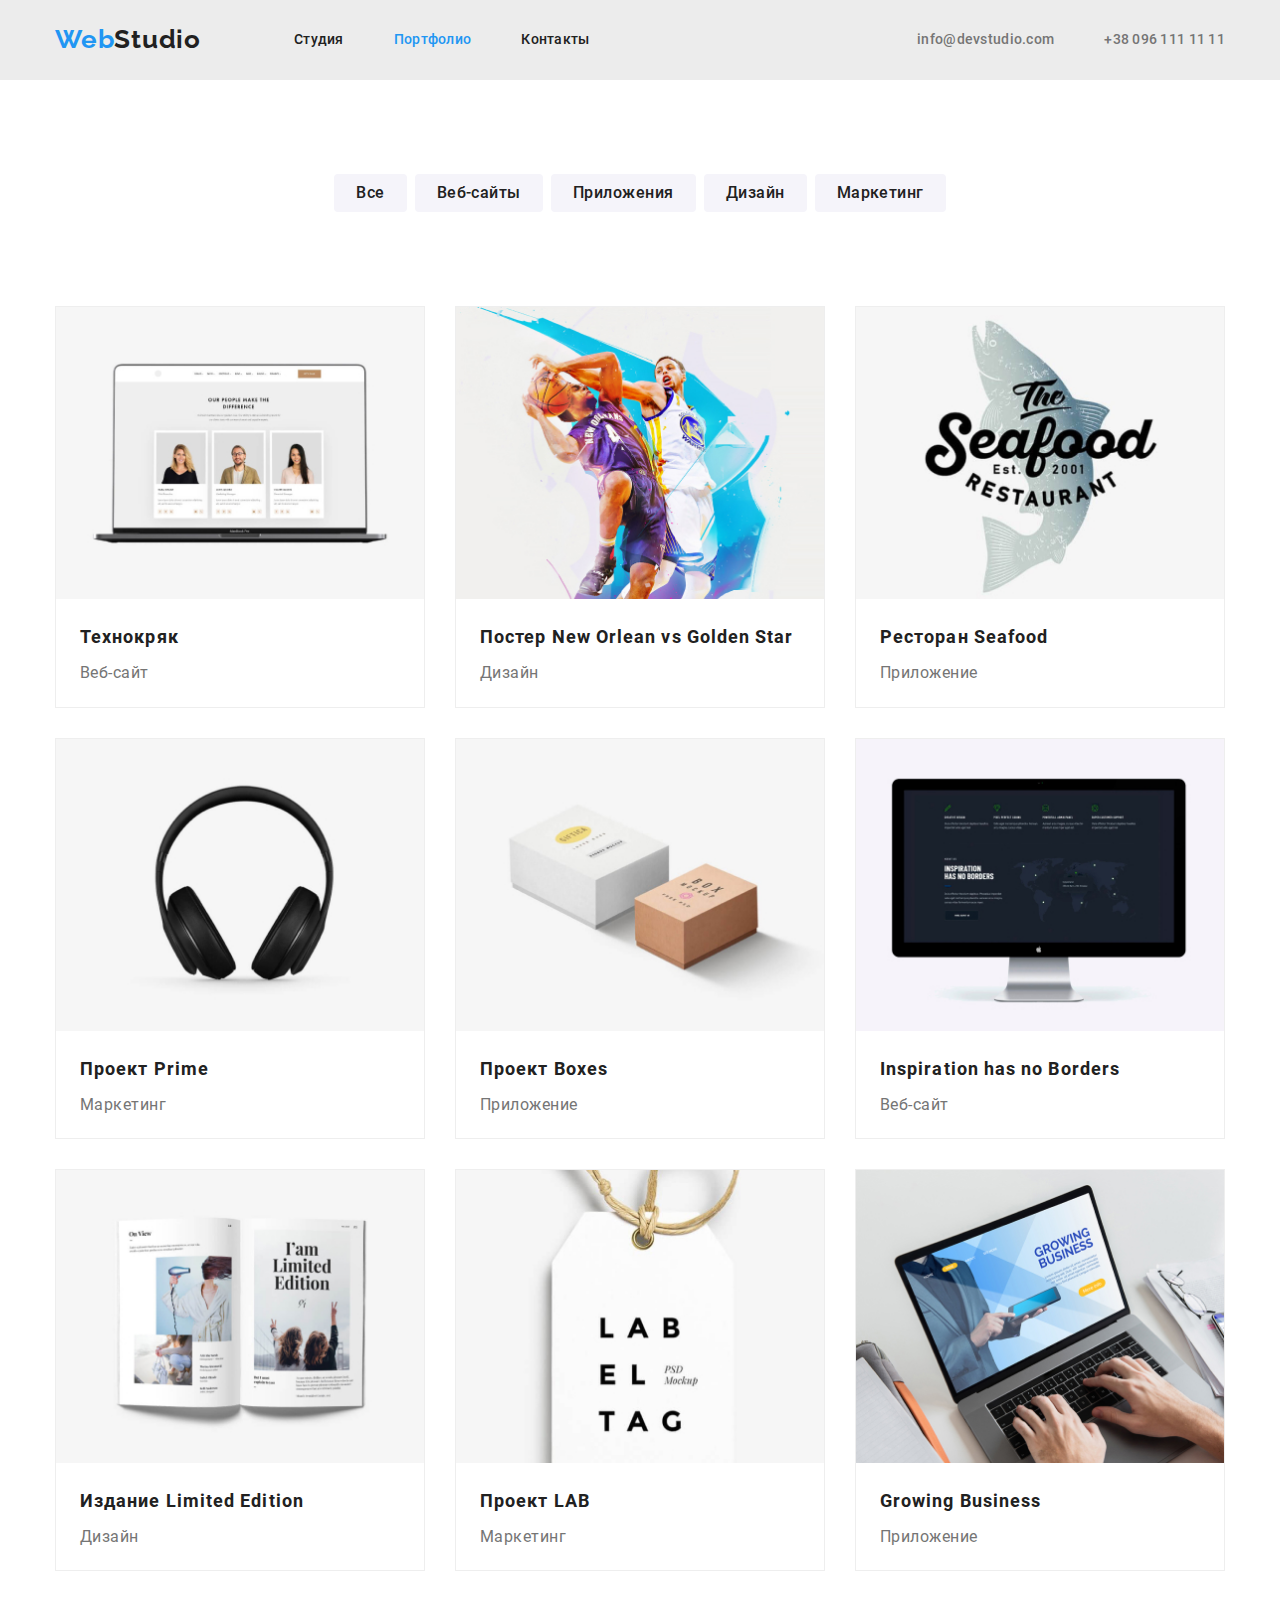
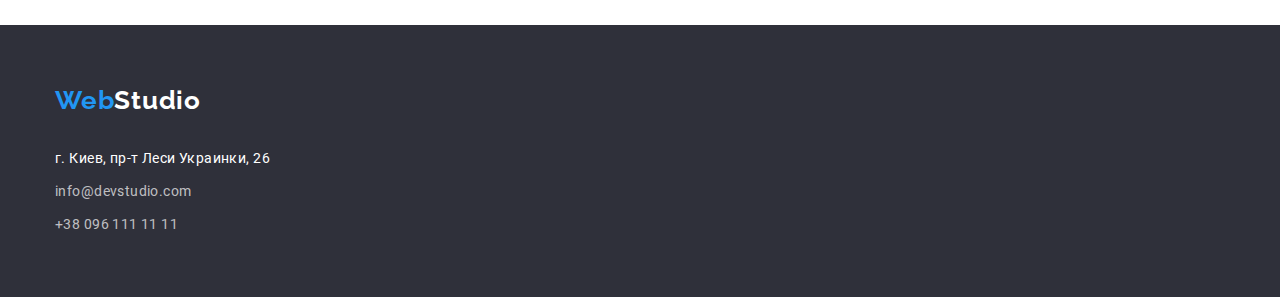
==== portfolio.html @ 93975a18 "main" ====
<!DOCTYPE html>
<html lang="ru">

<head>
    <meta charset="UTF-8" />
    <meta name="viewport" content="width=device-width, initial-scale=1.0" />
    <title>WebStudio</title>
    <link href="https://fonts.googleapis.com/css2?family=Raleway:wght@700&display=swap" rel="stylesheet">
    <link rel="stylesheet" href="https://cdnjs.cloudflare.com/ajax/libs/modern-normalize/1.0.0/modern-normalize.min.css">
    <link rel="stylesheet" href="./css/main.css">
    <link rel="stylesheet" href="./css/portfolio.css">
</head>

<body>
    <header>
        <div class="container header-container">
            <a href="./index.html" class="link logo"><span class="logo-web">Web</span><span
                    class="logo-studio">Studio</span></a>
            <nav class="navigation">
                <ul class="menu list">
                    <li class="menu-item"><a href="./index.html" class="link menu-link">Студия</a></li>
                    <li class="menu-item"><a href="./portfolio.html" class="link-portfolio">Портфолио</a></li>
                    <li class="menu-item"><a href="#contacts" class="link menu-link">Контакты</a></li>
                </ul>
            </nav>
            <ul class="list list-link">
                <li class="cont-link"><a href="mailto:info@devstudio.com" class="link contact-link">info@devstudio.com</a>
                </li>
                <li class="cont-link"><a href="tel:+380961111111" class="link contact-link">+38 096 111 11 11</a></li>
            </ul>
        </div>
    </header>

    <main>
        <section class="section">
            <div class="container container-menu">
                <ul class="list container-item">
                    <li class="container-menu-item"><button type="button" class="btn">Все</button></li>
                    <li class="container-menu-item"><button type="button" class="btn">Веб-сайты</button></li>
                    <li class="container-menu-item"><button type="button" class="btn">Приложения</button></li>
                    <li class="container-menu-item"><button type="button" class="btn">Дизайн</button></li>
                    <li class="container-menu-item"><button type="button" class="btn">Маркетинг</button></li>
                </ul>
            </div>
        </section>
       
        <section class="section"> 
            <div class="container"> 
                 <ul class="list project-item">
                    <li class="project-item-kind">
                        <img src="./images/portfolio/img1.jpg" width="370" height="294" alt="Технокряк"/>
                        <div class="project-description">
                            <h2 class="project-name">Технокряк</h2>
                            <p class="project-form">Веб-сайт</p>
                        </div>
                    </li>
                    <li class="project-item-kind">
                        <img class="img" src="./images/portfolio/img2.jpg" width="370" height="294" alt="New Orlean vs Golden Star" />
                        <div class="project-description">
                            <h2 class="project-name">Постер New Orlean vs Golden Star</h2>
                            <p class="project-form">Дизайн</p>
                        </div>
                    </li>
                    <li class="project-item-kind">
                        <img src="./images/portfolio/img3.jpg" width="370" height="294" alt="Seafood" />
                        <div class="project-description">
                            <h2 class="project-name">Ресторан Seafood</h2>
                            <p class="project-form">Приложение</p>
                        </div>
                    </li>
                    <li class="project-item-kind">
                        <img src="./images/portfolio/img4.jpg" width="370" height="294" alt="Prime" />
                        <div class="project-description">
                            <h2 class="project-name">Проект Prime</h2>
                            <p class="project-form">Маркетинг</p>
                        </div>
                    </li>
                    <li class="project-item-kind">
                        <img src="./images/portfolio/img5.jpg" width="370" height="294" alt="Boxes" />
                        <div class="project-description">
                            <h2 class="project-name">Проект Boxes</h2>
                            <p class="project-form">Приложение</p>
                        </div>
                    </li>
                    <li class="project-item-kind">
                        <img src="./images/portfolio/img6.jpg" width="370" height="294" alt="Inspiration has no Borders" />
                        <div class="project-description">
                            <h2 class="project-name">Inspiration has no Borders</h2>
                            <p class="project-form">Веб-сайт</p>
                        </div>
                    </li>
                    <li class="project-item-kind">
                        <img src="./images/portfolio/img7.jpg" width="370" height="294" alt="Limited Edition" />
                        <div class="project-description">
                            <h2 class="project-name">Издание Limited Edition</h2>
                            <p lang="en" class="project-form">Дизайн</p>
                        </div>
                    </li>
                    <li class="project-item-kind">
                        <img src="./images/portfolio/img8.jpg" width="370" height="294" alt="LAB" />
                        <div class="project-description">
                            <h2 class="project-name">Проект LAB</h2>
                            <p class="project-form">Маркетинг</p>
                        </div>
                    </li>
                    <li class="project-item-kind">
                        <img src="./images/portfolio/img9.jpg" width="370" height="294" alt="Business" />
                        <div class="project-description">
                            <h2 class="project-name">Growing Business</h2>
                            <p lang="en" class="project-form">Приложение</p>
                        </div>
                    </li>
                </ul>
            </div>
        </section>
    </main>
    <footer id="contacts">
        <div class="container footer">
            <a href="./index.html" class="link logo logo-footer"><span class="logo-web">Web</span><span
                    class="logo-web-footer">Studio</span></a>
            <address class="footer-address">
                <ul class="list link-styles">
                    <li>
                        <a href="https://goo.gl/maps/qeXEW7dZXN9ULPdL6" target="_blank" rel="noopener noreferer"
                            class="link">г. Киев, пр-т Леси Украинки, 26</a>
                    </li>
                    <li>
                        <a href="mailto:info@devstudio.com" class="link footer-contact">info@devstudio.com</a>
                    </li>
                    <li>
                        <a href="tel:+380961111111" class="link footer-contact">+38 096 111 11 11</a>
                    </li>
                </ul>
            </address>
        </div>
    </footer>
</body>

</html>
---- css/main.css ----
/* roboto-regular - latin_cyrillic */
@font-face {
  font-family: "Roboto";
  font-style: normal;
  font-weight: 400;
  src: url("../fonts/roboto/roboto-v20-latin_cyrillic-regular.eot"); /* IE9 Compat Modes */
  src: local("Roboto"), local("Roboto-Regular"),
    url("../fonts/roboto/roboto-v20-latin_cyrillic-regular.eot?#iefix")
      format("embedded-opentype"),
    /* IE6-IE8 */ url("../fonts/roboto/roboto-v20-latin_cyrillic-regular.woff2")
      format("woff2"),
    /* Super Modern Browsers */
      url("../fonts/roboto/roboto-v20-latin_cyrillic-regular.woff")
      format("woff"),
    /* Modern Browsers */
      url("../fonts/roboto/roboto-v20-latin_cyrillic-regular.ttf")
      format("truetype"),
    /* Safari, Android, iOS */
      url("../fonts/roboto/roboto-v20-latin_cyrillic-regular.svg#Roboto")
      format("svg"); /* Legacy iOS */
}
/* roboto-500 - latin_cyrillic */
@font-face {
  font-family: "Roboto";
  font-style: normal;
  font-weight: 500;
  src: url("../fonts/roboto/roboto-v20-latin_cyrillic-500.eot"); /* IE9 Compat Modes */
  src: local("Roboto Medium"), local("Roboto-Medium"),
    url("../fonts/roboto/roboto-v20-latin_cyrillic-500.eot?#iefix")
      format("embedded-opentype"),
    /* IE6-IE8 */ url("../fonts/roboto/roboto-v20-latin_cyrillic-500.woff2")
      format("woff2"),
    /* Super Modern Browsers */
      url("../fonts/roboto/roboto-v20-latin_cyrillic-500.woff") format("woff"),
    /* Modern Browsers */
      url("../fonts/roboto/roboto-v20-latin_cyrillic-500.ttf")
      format("truetype"),
    /* Safari, Android, iOS */
      url("../fonts/roboto/roboto-v20-latin_cyrillic-500.svg#Roboto")
      format("svg"); /* Legacy iOS */
}
/* roboto-700 - latin_cyrillic */
@font-face {
  font-family: "Roboto";
  font-style: normal;
  font-weight: 700;
  src: url("../fonts/roboto/roboto-v20-latin_cyrillic-700.eot"); /* IE9 Compat Modes */
  src: local("Roboto Bold"), local("Roboto-Bold"),
    url("../fonts/roboto/roboto-v20-latin_cyrillic-700.eot?#iefix")
      format("embedded-opentype"),
    /* IE6-IE8 */ url("../fonts/roboto/roboto-v20-latin_cyrillic-700.woff2")
      format("woff2"),
    /* Super Modern Browsers */
      url("../fonts/roboto/roboto-v20-latin_cyrillic-700.woff") format("woff"),
    /* Modern Browsers */
      url("../fonts/roboto/roboto-v20-latin_cyrillic-700.ttf")
      format("truetype"),
    /* Safari, Android, iOS */
      url("../fonts/roboto/roboto-v20-latin_cyrillic-700.svg#Roboto")
      format("svg"); /* Legacy iOS */
}
/* roboto-900 - latin_cyrillic */
@font-face {
  font-family: "Roboto";
  font-style: normal;
  font-weight: 900;
  src: url("../fonts/roboto/roboto-v20-latin_cyrillic-900.eot"); /* IE9 Compat Modes */
  src: local("Roboto Black"), local("Roboto-Black"),
    url("../fonts/roboto/roboto-v20-latin_cyrillic-900.eot?#iefix")
      format("embedded-opentype"),
    /* IE6-IE8 */ url("../fonts/roboto/roboto-v20-latin_cyrillic-900.woff2")
      format("woff2"),
    /* Super Modern Browsers */
      url("../fonts/roboto/roboto-v20-latin_cyrillic-900.woff") format("woff"),
    /* Modern Browsers */
      url("../fonts/roboto/roboto-v20-latin_cyrillic-900.ttf")
      format("truetype"),
    /* Safari, Android, iOS */
      url("../fonts/roboto/roboto-v20-latin_cyrillic-900.svg#Roboto")
      format("svg"); /* Legacy iOS */
}

:root {
  --main-text-color: #212121;
  --accent-color: #2196f3;
  --title-color: #757575;
  --white: #ffffff;
  --white-background: #e5e5e5;
  --footer-background: #2f303a;
}

body {
  font-family: Roboto, sans-serif;
  font-size: 14px;
  line-height: 1.71;
  letter-spacing: 0.03em;
  color: var(--title-color);
}

html {
  box-sizing: border-box;
}

.container {
  width: 1200px;
  padding-left: 15px;
  padding-right: 15px;
  margin-left: auto;
  margin-right: auto;
  /*border: 1px solid tomato;*/
}

.header-container {
  padding-top: 24px;
  padding-bottom: 25px;
  display: flex;
  align-items: center;
  justify-content: flex-end;
}

h1,
h2,
h3 {
  margin-top: 0px;
}

.section {
  padding-top: 94px;
  padding-bottom: 0px;
}

.menu {
  display: inline-flex;
}

.menu-item:not(:last-child) {
  margin-right: 50px;
}

.navigation {
  display: flex;
  align-items: center;
  margin-right: auto;
}

.header-container .logo {
  margin-right: 93px;
}

.list-link {
  display: flex;
}

.cont-link:not(:last-child) {
  margin-right: 50px;
}

.link {
  color: inherit;
  text-decoration: none;
}

.link:hover,
.link:focus {
  color: var(--accent-color);
}

.logo {
  font-family: Raleway, sans-serif;
  font-size: 26px;
  font-weight: 700;
  line-height: 1.19;
  letter-spacing: 0.03em;
}

.logo-web {
  color: var(--accent-color);
}

.logo-studio {
  color: var(--main-text-color);
}

.logo-footer {
  padding-top: 60px;
}

.menu-link {
  font-size: 14px;
  font-weight: 500;
  line-height: 1.14;
  letter-spacing: 0.02em;
  color: var(--main-text-color);
}

.list {
  list-style: none;
  margin: 0px;
  padding: 0px;
}

header {
  background-color: #ececec;
}

.contact-link {
  font-size: 14px;
  font-weight: 500;
  line-height: 1.14;
  letter-spacing: 0.02em;
  color: var(--title-color);
}

footer {
  background-color: var(--footer-background);
}

.footer {
  padding-top: 60px;
}

.footer-address {
  padding-top: 21px;
}

.logo-web-footer {
  color: var(--white);
}

.link-styles > li {
  padding-top: 9px;
}

.link-styles {
  font-style: normal;
  color: var(--white);
  padding-bottom: 60px;
}

.footer-contact {
  color: rgba(255, 255, 255, 0.7);
}
---- css/portfolio.css ----
:root {
  --main-text-color: #212121;
  --accent-color: #2196f3;
  --title-color: #757575;
  --white: #ffffff;
  --white-background: #e5e5e5;
  --footer-background: #2f303a;
  --btn-background: #f5f4fa;
  --line: #eeeeee;
}

.link-portfolio {
  font-size: 14px;
  font-weight: 500;
  line-height: 1.14;
  letter-spacing: 0.02em;
  color: var(--accent-color);
  text-decoration: none;
}

.container-item {
  display: flex;
  justify-content: center;
}

.container-menu-item:not(:last-child) {
  margin-right: 8px;
}

.btn {
  display: flex;
  justify-content: center;
  font-family: Roboto, sans-serif;
  font-size: 16px;
  font-weight: 500;
  line-height: 1.625;
  letter-spacing: 0.03em;
  text-align: center;
  padding: 6px 22px;
  border-radius: 4px;
  border: none;
  color: var(--main-text-color);
  background-color: var(--btn-background);
}

.btn:hover,
.btn:focus {
  color: var(--white);
  background-color: var(--accent-color);
}

.project-name {
  font-family: Roboto, sans-serif;
  font-size: 18px;
  font-weight: 700;
  line-height: 2;
  letter-spacing: 0.06em;
  color: var(--main-text-color);
  margin-bottom: 0px;
}

.project-form {
  font-family: Roboto, sans-serif;
  font-size: 16px;
  font-weight: 400;
  line-height: 1, 875;
  letter-spacing: 0.03em;
  color: var(--title-color);
  padding-top: 4px;
  margin: 0px;
}

.project-item {
  display: flex;
  flex-wrap: wrap;
  padding-bottom: 54px;
  /*margin-right: -30px;*/
}

.project-item-kind {
  display: block;
  border: 1px solid var(--line);
  /*flex-basis: calc(100% / 3 - 30px);*/
  width: calc((100% - 60px) / 3);
  background-color: var(--white);
}

.project-item-kind > img {
  display: block;
  width: 100%;
  height: auto;
}

.project-item-kind:nth-child(n + 4) {
  margin-top: 30px;
}

.project-item-kind:not(:nth-child(3n)) {
  margin-right: 30px;
}

.project-description {
  padding: 20px 24px;
}
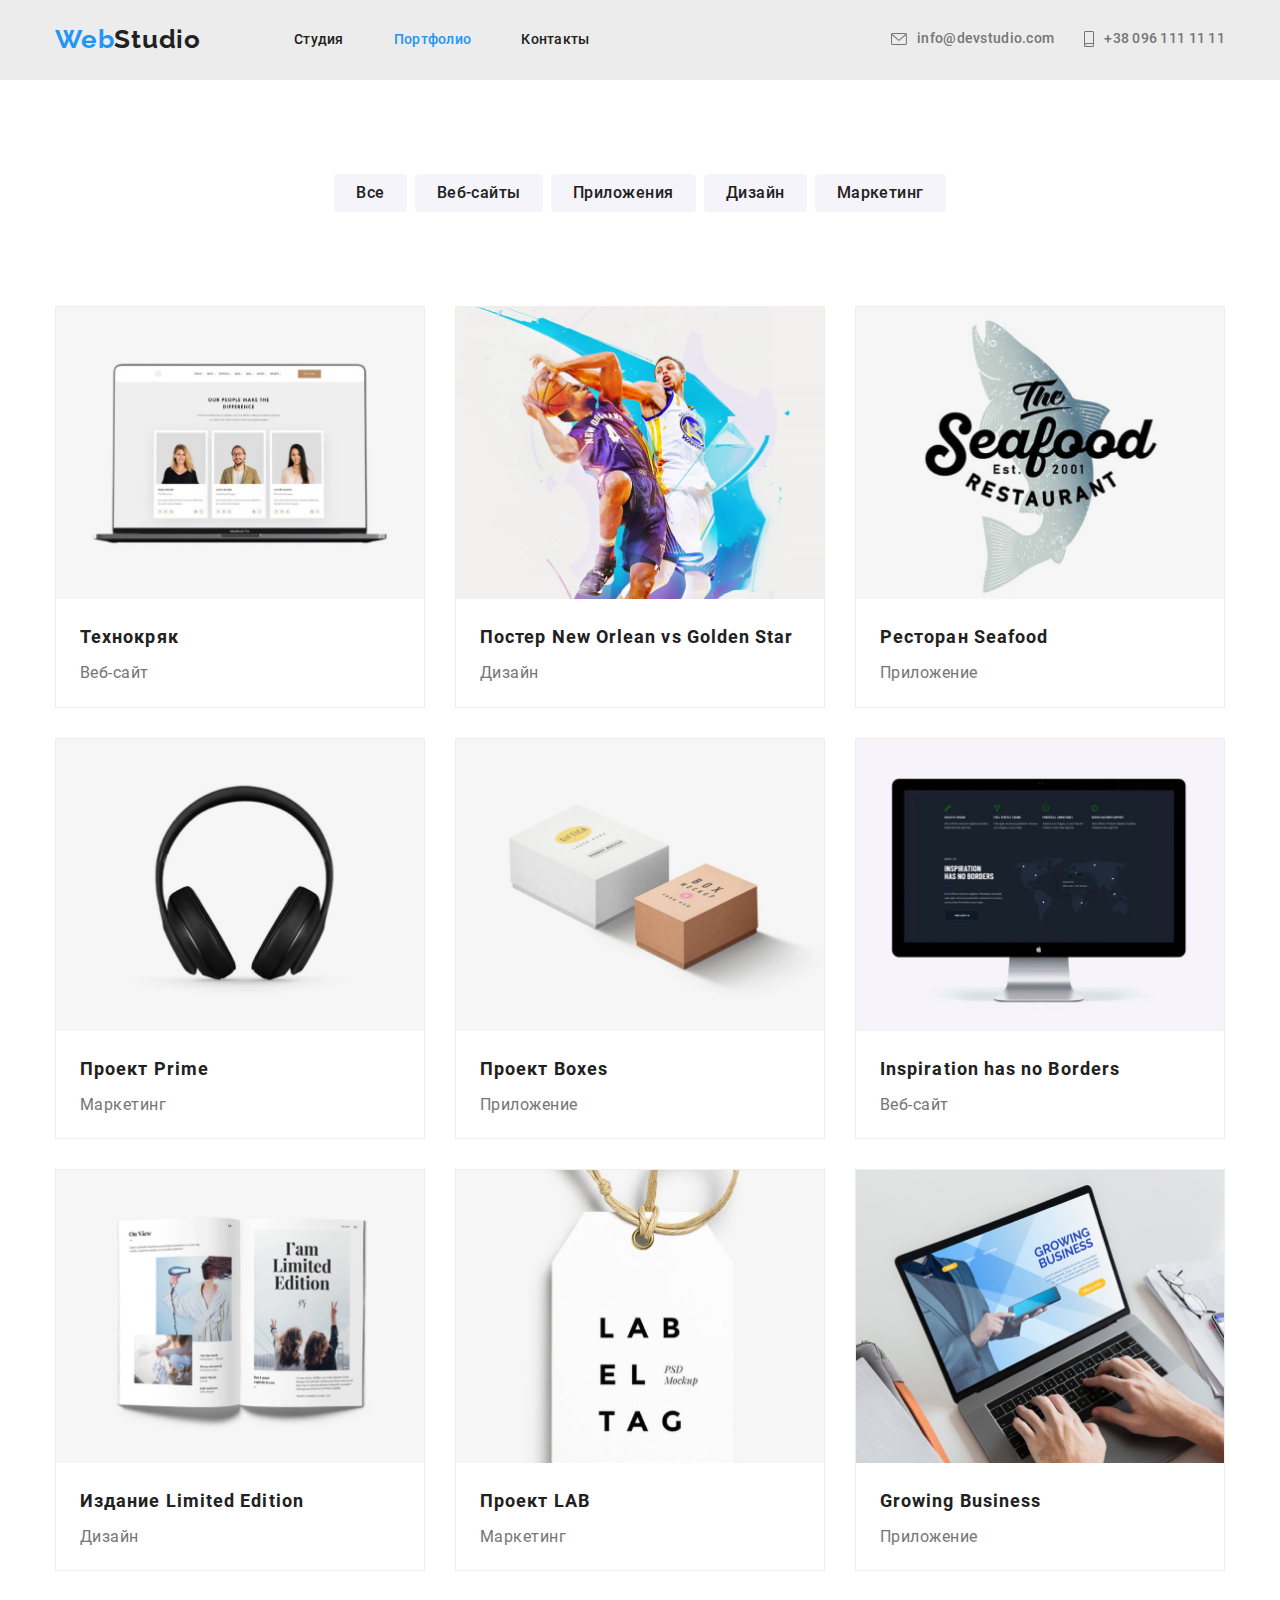
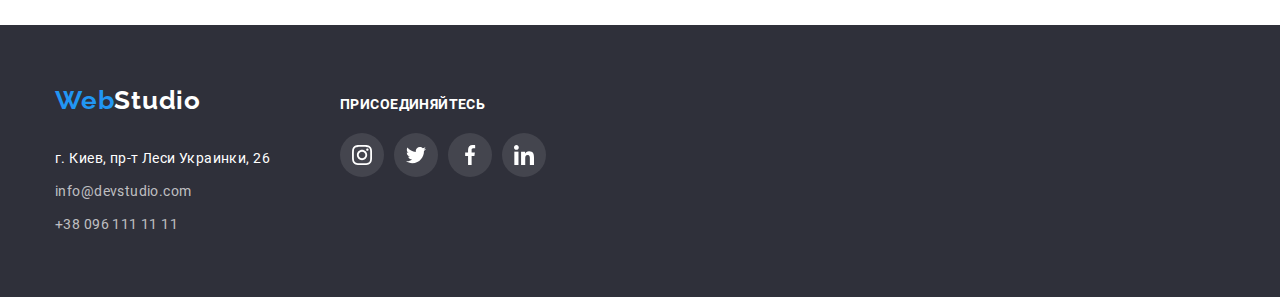
==== commit 343c51c3: "main" ====
--- a/portfolio.html
+++ b/portfolio.html
@@ -24,13 +24,21 @@
                 </ul>
             </nav>
             <ul class="list list-link">
-                <li class="cont-link"><a href="mailto:info@devstudio.com" class="link contact-link">info@devstudio.com</a>
-                </li>
-                <li class="cont-link"><a href="tel:+380961111111" class="link contact-link">+38 096 111 11 11</a></li>
+                <li class="cont-link"><a class="link contact-link" href="mailto:info@devstudio.com">
+                        <svg class="logo-mail">
+                            <use href="./images/logo/sprite.svg#mail"></use>
+                        </svg>
+                        info@devstudio.com</a></li>
+                <li class="cont-link"><a class="link contact-link" href="tel:+380961111111">
+                        <svg class="logo-phone">
+                            <use href="./images/logo/sprite.svg#smartphone"></use>
+                        </svg>
+                        +38 096 111 11 11</a></li>
             </ul>
         </div>
     </header>
 
+    
     <main>
         <section class="section">
             <div class="container container-menu">
@@ -114,8 +122,9 @@
             </div>
         </section>
     </main>
-    <footer id="contacts">
-        <div class="container footer">
+<footer id="contacts">
+    <div class="container footer">
+        <div>
             <a href="./index.html" class="link logo logo-footer"><span class="logo-web">Web</span><span
                     class="logo-web-footer">Studio</span></a>
             <address class="footer-address">
@@ -133,7 +142,45 @@
                 </ul>
             </address>
         </div>
-    </footer>
+        <div class="footer-icons">
+            <h3 class="footer-icons-title">Присоединяйтесь</h3>
+            <ul class="list footer-social-icons">
+                <li class="footer-social-icons-items">
+                    <a class="footer-social-icons-link" href="https://www.instagram.com/" target="_blank"
+                        rel="noopener noreferer" aria-label="Instagram">
+                        <svg class="footer-social-icons-svg">
+                            <use href="./images/icons/sprite.svg#instagram"></use>
+                        </svg>
+                    </a>
+                </li>
+                <li class="footer-social-icons-items">
+                    <a class="footer-social-icons-link" href="https://twitter.com/" target="_blank"
+                        rel="noopener noreferer" aria-label="Twitter">
+                        <svg class="footer-social-icons-svg">
+                            <use href="./images/icons/sprite.svg#twitter"></use>
+                        </svg>
+                    </a>
+                </li>
+                <li class="footer-social-icons-items">
+                    <a class="footer-social-icons-link" href="https://www.facebook.com/" target="_blank"
+                        rel="noopener noreferer" aria-label="Facebook">
+                        <svg class="footer-social-icons-svg">
+                            <use href="./images/icons/sprite.svg#facebook"></use>
+                        </svg>
+                    </a>
+                </li>
+                <li class="footer-social-icons-items">
+                    <a class="footer-social-icons-link" href="https://www.linkedin.com/" target="_blank"
+                        rel="noopener noreferer" aria-label="Linkedin">
+                        <svg class="footer-social-icons-svg">
+                            <use href="./images/icons/sprite.svg#linkedin"></use>
+                        </svg>
+                    </a>
+                </li>
+            </ul>
+        </div>
+    </div>
+</footer>
 </body>
 
 </html>--- a/css/main.css
+++ b/css/main.css
@@ -143,6 +143,42 @@
   margin-right: auto;
 }
 
+.logo-mail {
+  display: inline-flex;
+  align-items: center;
+}
+
+.logo-mail {
+  display: block;
+  width: 16px;
+  height: 12px;
+  margin-right: 10px;
+  fill: var(--title-color);
+}
+
+.link:hover .logo-mail,
+.link:focus .logo-mail {
+  fill: var(--accent-color);
+}
+
+.logo-phone {
+  display: inline-flex;
+  align-items: center;
+}
+
+.logo-phone {
+  display: block;
+  width: 10px;
+  height: 16px;
+  margin-right: 10px;
+  fill: var(--title-color);
+}
+
+.link:hover .logo-phone,
+.link:focus .logo-phone {
+  fill: var(--accent-color);
+}
+
 .header-container .logo {
   margin-right: 93px;
 }
@@ -152,7 +188,7 @@
 }
 
 .cont-link:not(:last-child) {
-  margin-right: 50px;
+  margin-right: 30px;
 }
 
 .link {
@@ -204,6 +240,8 @@
 }
 
 .contact-link {
+  display: flex;
+  align-items: center;
   font-size: 14px;
   font-weight: 500;
   line-height: 1.14;
@@ -213,9 +251,11 @@
 
 footer {
   background-color: var(--footer-background);
+  display: flex;
 }
 
 .footer {
+  display: flex;
   padding-top: 60px;
 }
 
@@ -240,3 +280,48 @@
 .footer-contact {
   color: rgba(255, 255, 255, 0.7);
 }
+
+.footer-icons {
+  margin-top: 12px;
+  margin-left: 70px;
+}
+
+.footer-icons-title {
+  font-weight: 700;
+  font-size: 14px;
+  line-height: 1.14;
+  letter-spacing: 0.03em;
+  text-transform: uppercase;
+  color: var(--white);
+  margin-bottom: 0px;
+}
+
+.footer-social-icons {
+  display: flex;
+  padding-top: 20px;
+}
+
+.footer-social-icons-items:not(:last-child) {
+  margin-right: 10px;
+}
+
+.footer-social-icons-svg {
+  width: 20px;
+  height: 20px;
+  fill: var(--white);
+}
+
+.footer-social-icons-link {
+  display: flex;
+  justify-content: center;
+  align-items: center;
+  width: 44px;
+  height: 44px;
+  background-color: rgba(255, 255, 255, 0.1);
+  border-radius: 50%;
+}
+
+.footer-social-icons-link:hover,
+.footer-social-icons-link:focus {
+  background-color: var(--accent-color);
+}
--- a/css/portfolio.css
+++ b/css/portfolio.css
@@ -102,3 +102,10 @@
 .project-description {
   padding: 20px 24px;
 }
+
+.project-item-kind:hover,
+.project-item-kind:focus {
+  box-shadow: 0px 1px 1px rgba(0, 0, 0, 0.12), 0px 4px 4px rgba(0, 0, 0, 0.06),
+    1px 4px 6px rgba(0, 0, 0, 0.16);
+  cursor: pointer;
+}
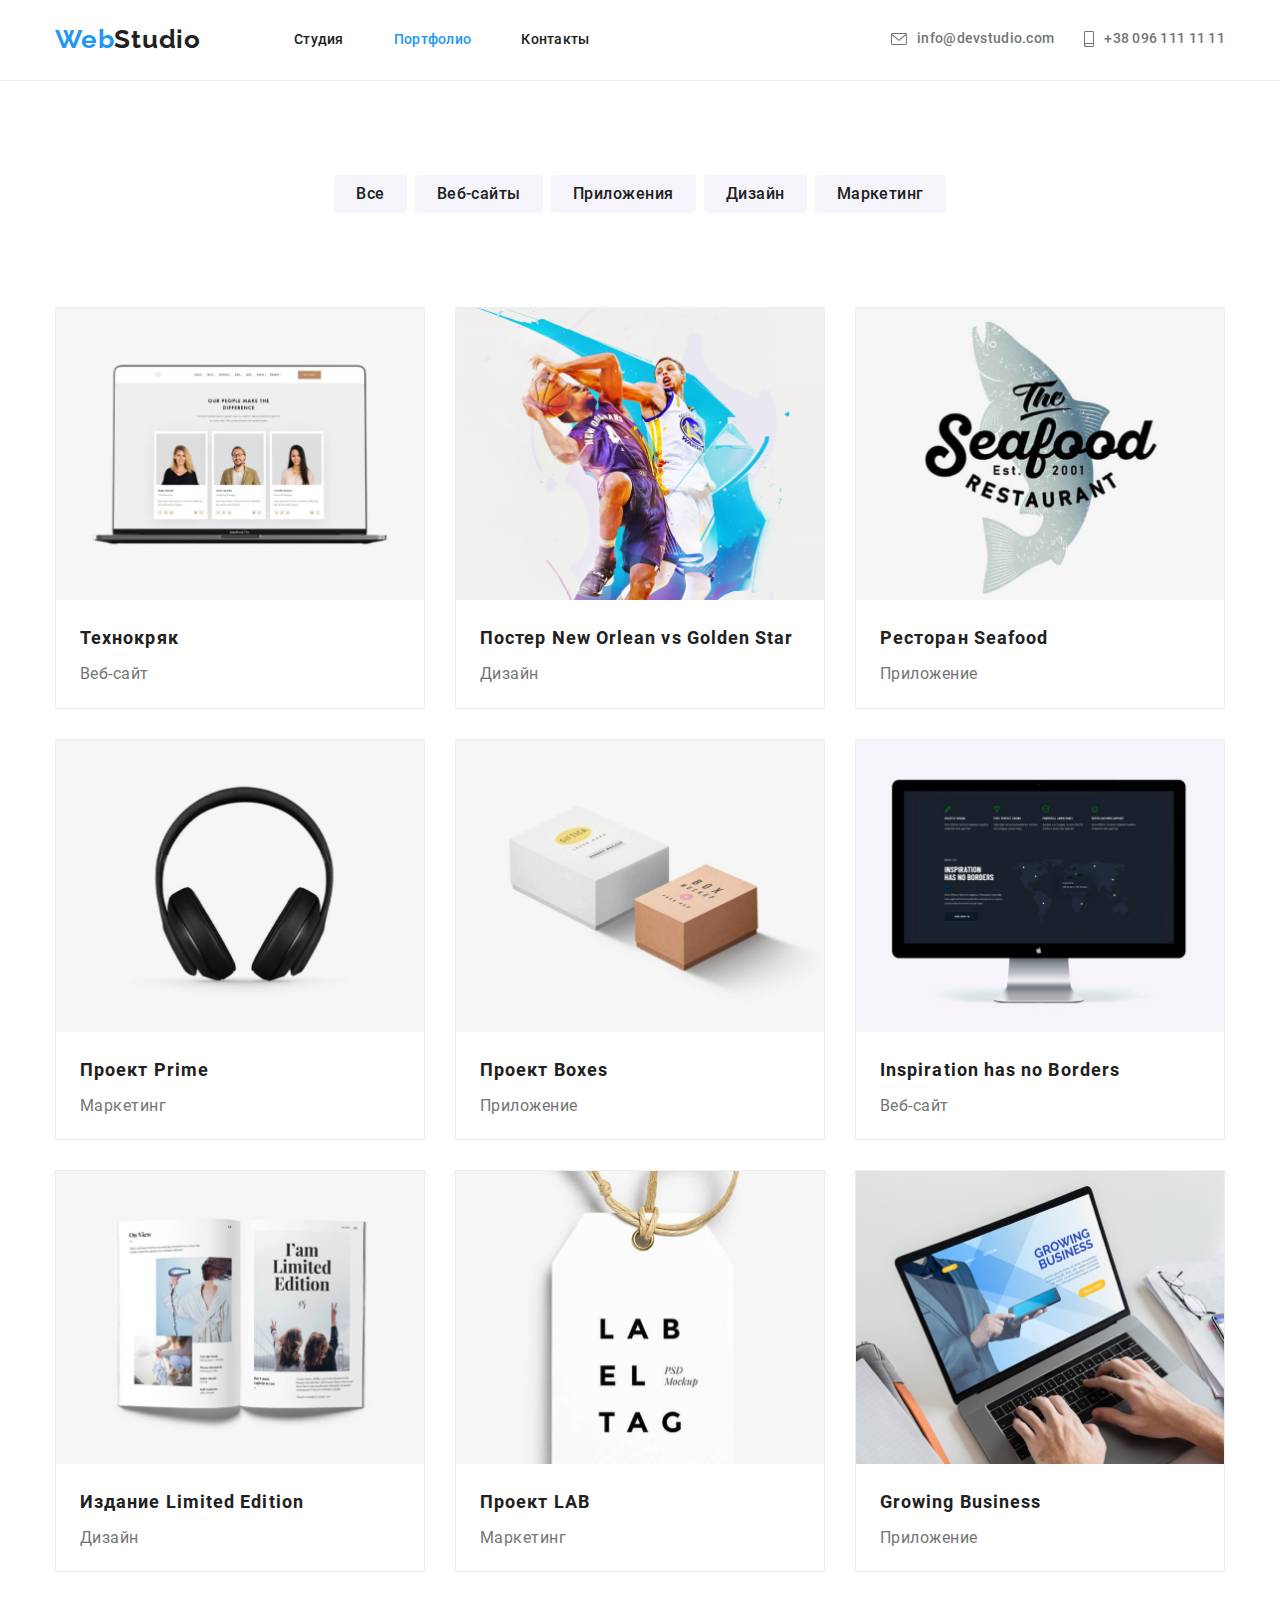
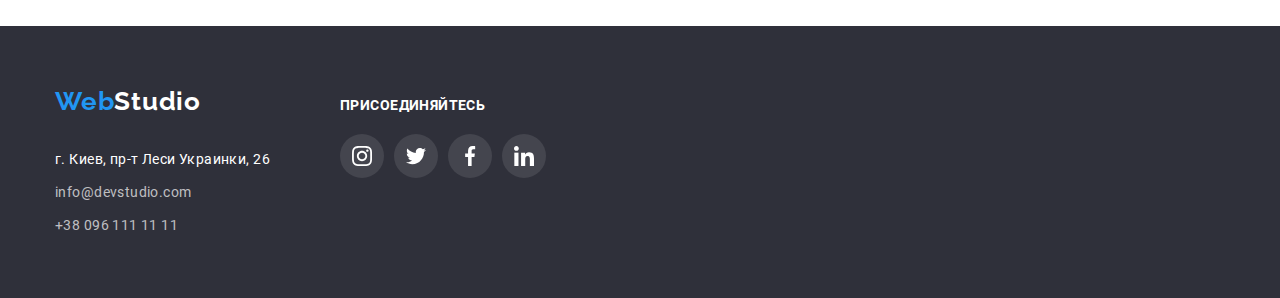
==== commit d34ac416: "main" ====
--- a/portfolio.html
+++ b/portfolio.html
@@ -12,7 +12,7 @@
 </head>
 
 <body>
-    <header>
+    <header class="header">
         <div class="container header-container">
             <a href="./index.html" class="link logo"><span class="logo-web">Web</span><span
                     class="logo-studio">Studio</span></a>
--- a/css/main.css
+++ b/css/main.css
@@ -111,11 +111,17 @@
 }
 
 .header-container {
+  width: 1200px;
   padding-top: 24px;
   padding-bottom: 25px;
   display: flex;
   align-items: center;
   justify-content: flex-end;
+}
+
+.header {
+  background-color: var(--white);
+  border-bottom: 1px solid #ececec;
 }
 
 h1,
@@ -233,10 +239,6 @@
   list-style: none;
   margin: 0px;
   padding: 0px;
-}
-
-header {
-  background-color: #ececec;
 }
 
 .contact-link {
